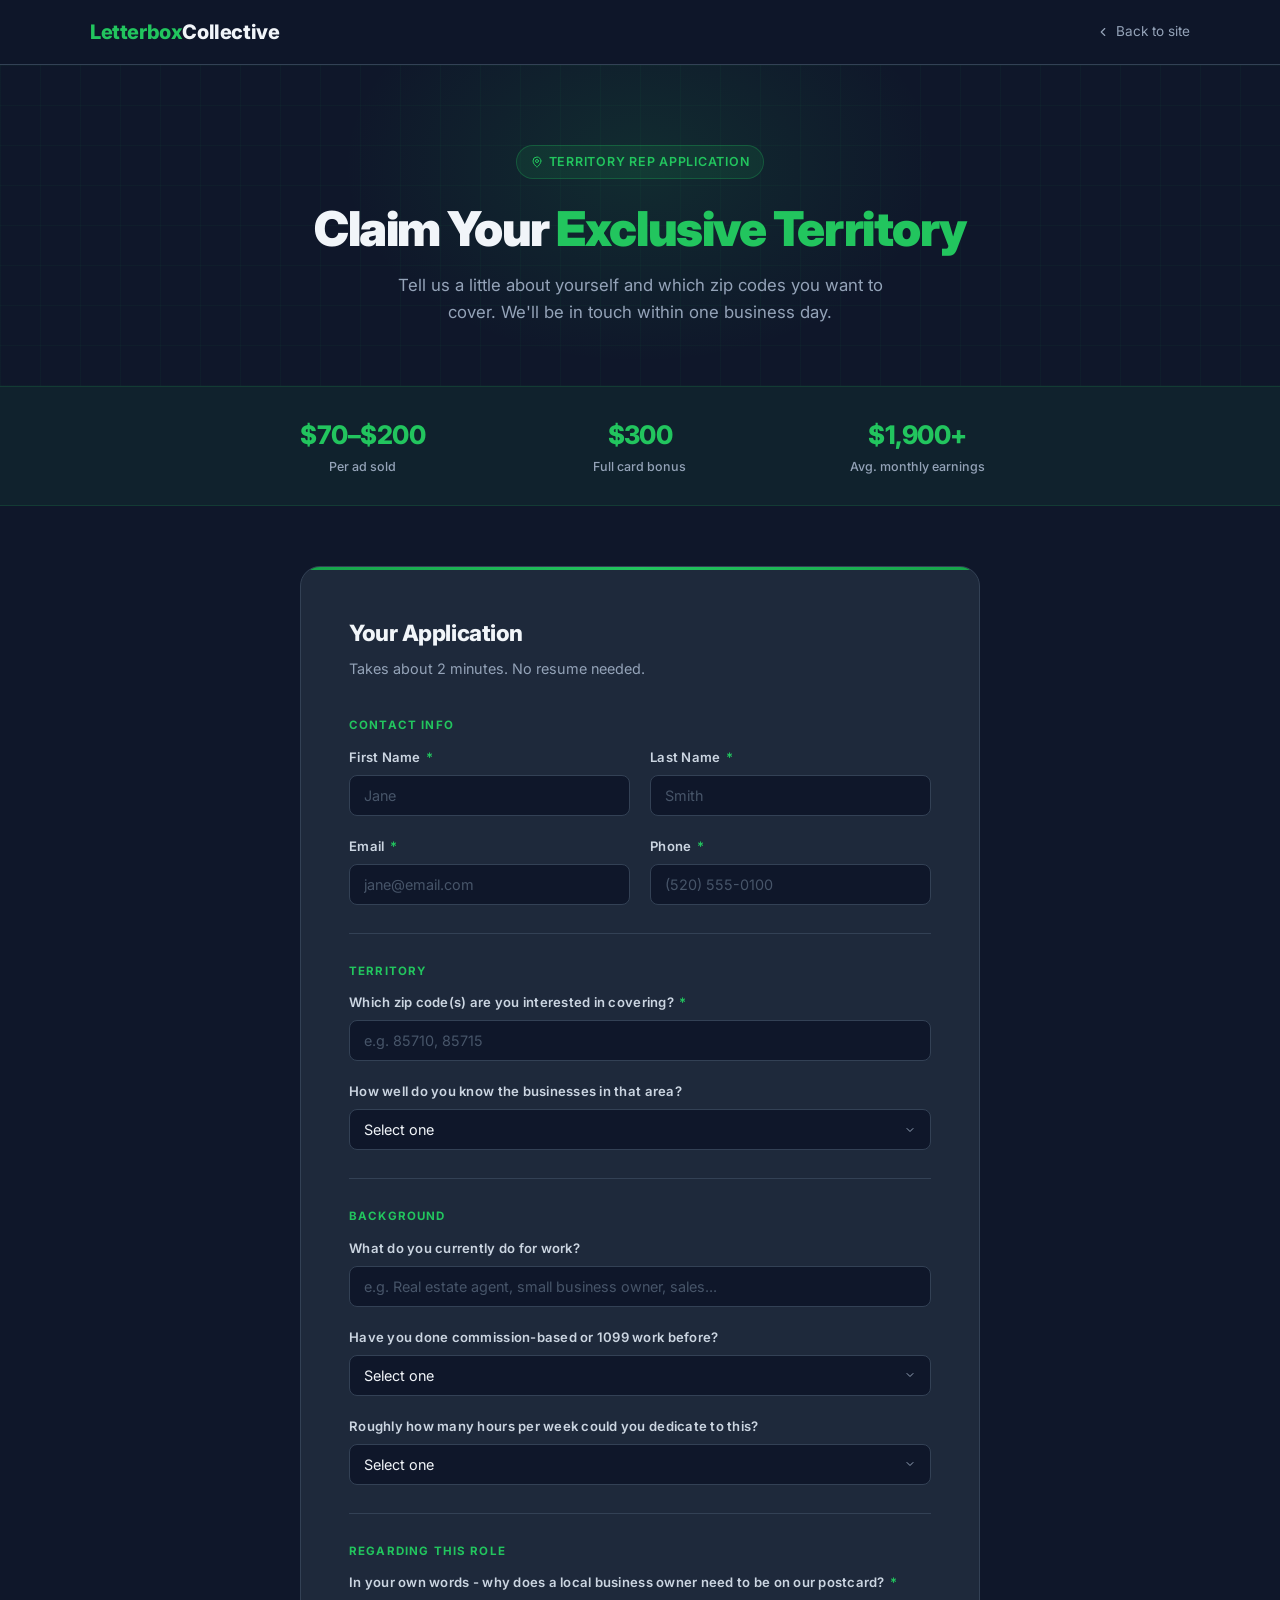
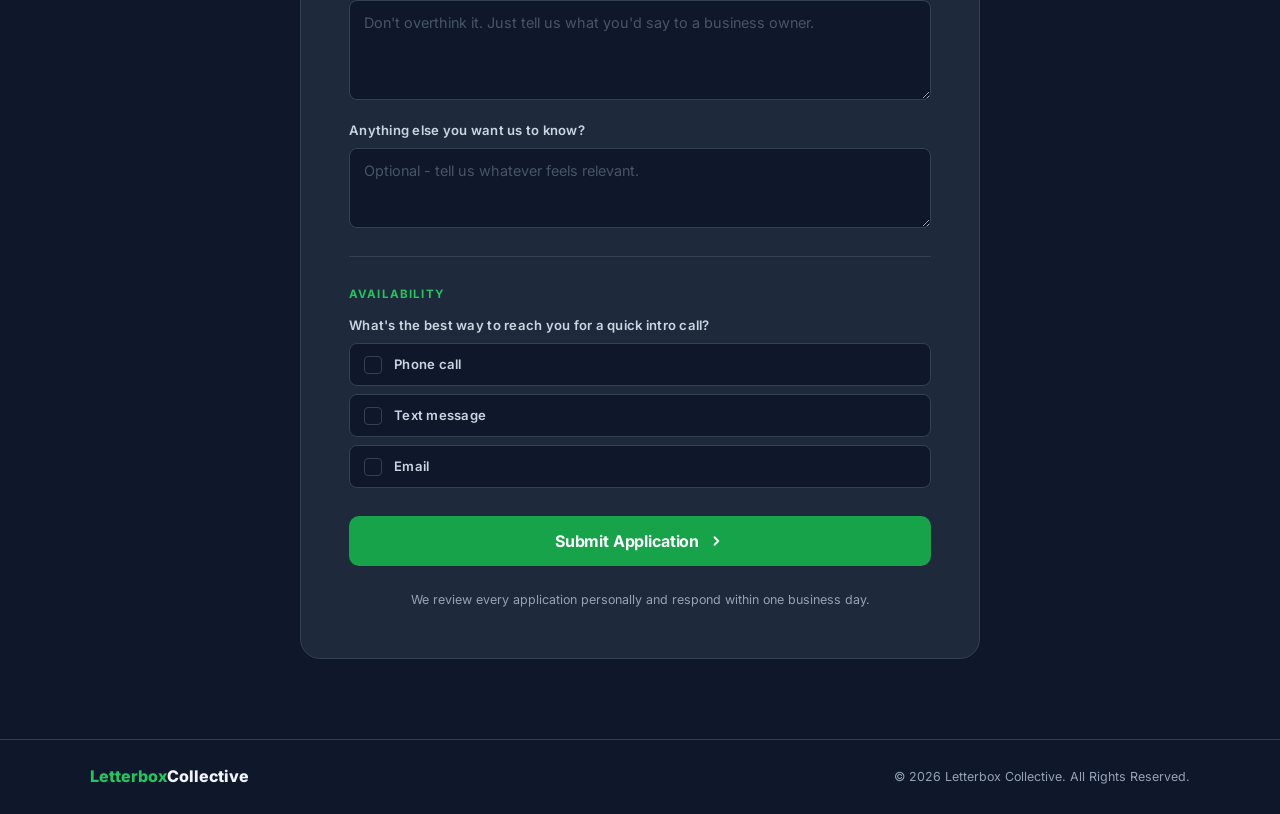
==== apply.html @ 87a95364 "add application page" ====
<!doctype html>
<html lang="en">
  <head>
    <meta charset="utf-8" />
    <meta name="viewport" content="width=device-width, initial-scale=1" />
    <meta name="robots" content="noindex, nofollow">
    <title>Territory Rep Application | Letterbox Collective</title>
    <link rel="preconnect" href="https://fonts.googleapis.com" />
    <link rel="preconnect" href="https://fonts.gstatic.com" crossorigin />
    <link
      href="https://fonts.googleapis.com/css2?family=Inter:wght@400;500;600;700;800;900&display=swap"
      rel="stylesheet"
    />
    <style>
      *,
      *::before,
      *::after {
        box-sizing: border-box;
        margin: 0;
        padding: 0;
      }
      :root {
        --green: #16a34a;
        --green-dark: #15803d;
        --green-light: #dcfce7;
        --green-mid: #22c55e;
        --bg: #0f172a;
        --bg-card: #1e293b;
        --bg-input: #0f172a;
        --border: #334155;
        --border-focus: #22c55e;
        --text: #f1f5f9;
        --text-muted: #94a3b8;
        --text-label: #cbd5e1;
        --accent: #22c55e;
      }
      html {
        scroll-behavior: smooth;
      }
      body {
        font-family: "Inter", sans-serif;
        background: var(--bg);
        color: var(--text);
        min-height: 100vh;
        line-height: 1.6;
      }

      header {
        position: sticky;
        top: 0;
        z-index: 100;
        background: rgba(15, 23, 42, 0.95);
        backdrop-filter: blur(12px);
        border-bottom: 1px solid var(--border);
        padding: 0 2rem;
      }
      .header-inner {
        max-width: 1100px;
        margin: 0 auto;
        height: 64px;
        display: flex;
        align-items: center;
        justify-content: space-between;
      }
      .logo {
        font-size: 1.25rem;
        font-weight: 800;
        color: var(--text);
        text-decoration: none;
        letter-spacing: -0.02em;
      }
      .logo span {
        color: var(--accent);
      }
      .header-back {
        font-size: 0.85rem;
        color: var(--text-muted);
        text-decoration: none;
        display: flex;
        align-items: center;
        gap: 6px;
        transition: color 0.2s;
      }
      .header-back:hover {
        color: var(--text);
      }

      .hero {
        position: relative;
        overflow: hidden;
        padding: 80px 2rem 60px;
        text-align: center;
      }
      .hero-grid-bg {
        position: absolute;
        inset: 0;
        background-image:
          linear-gradient(rgba(34, 197, 94, 0.04) 1px, transparent 1px),
          linear-gradient(90deg, rgba(34, 197, 94, 0.04) 1px, transparent 1px);
        background-size: 40px 40px;
        pointer-events: none;
      }
      .hero-glow {
        position: absolute;
        top: -100px;
        left: 50%;
        transform: translateX(-50%);
        width: 600px;
        height: 400px;
        background: radial-gradient(
          ellipse,
          rgba(34, 197, 94, 0.12) 0%,
          transparent 70%
        );
        pointer-events: none;
      }
      .hero-inner {
        position: relative;
        max-width: 680px;
        margin: 0 auto;
      }
      .hero-badge {
        display: inline-flex;
        align-items: center;
        gap: 6px;
        background: rgba(34, 197, 94, 0.1);
        border: 1px solid rgba(34, 197, 94, 0.25);
        color: var(--accent);
        font-size: 0.78rem;
        font-weight: 600;
        letter-spacing: 0.06em;
        text-transform: uppercase;
        padding: 6px 14px;
        border-radius: 999px;
        margin-bottom: 24px;
      }
      .hero-badge svg {
        width: 12px;
        height: 12px;
      }
      .hero h1 {
        font-size: clamp(2rem, 5vw, 3rem);
        font-weight: 900;
        line-height: 1.1;
        letter-spacing: -0.03em;
        margin-bottom: 16px;
      }
      .hero h1 .accent {
        color: var(--accent);
      }
      .hero p {
        font-size: 1.05rem;
        color: var(--text-muted);
        max-width: 520px;
        margin: 0 auto;
      }

      .earnings-strip {
        background: rgba(34, 197, 94, 0.06);
        border-top: 1px solid rgba(34, 197, 94, 0.15);
        border-bottom: 1px solid rgba(34, 197, 94, 0.15);
        padding: 28px 2rem;
      }
      .earnings-inner {
        max-width: 800px;
        margin: 0 auto;
        display: grid;
        grid-template-columns: repeat(3, 1fr);
        gap: 2rem;
        text-align: center;
      }
      .earn-value {
        font-size: 1.6rem;
        font-weight: 800;
        color: var(--accent);
        letter-spacing: -0.02em;
      }
      .earn-label {
        font-size: 0.78rem;
        color: var(--text-muted);
        margin-top: 2px;
        font-weight: 500;
      }

      .form-section {
        padding: 60px 2rem 80px;
      }
      .form-wrap {
        max-width: 680px;
        margin: 0 auto;
      }
      .form-card {
        background: var(--bg-card);
        border: 1px solid var(--border);
        border-radius: 20px;
        padding: 48px;
        position: relative;
        overflow: hidden;
      }
      .form-card::before {
        content: "";
        position: absolute;
        top: 0;
        left: 0;
        right: 0;
        height: 3px;
        background: linear-gradient(
          90deg,
          var(--green),
          var(--green-mid),
          var(--green)
        );
      }
      .form-title {
        font-size: 1.4rem;
        font-weight: 800;
        letter-spacing: -0.02em;
        margin-bottom: 6px;
      }
      .form-subtitle {
        font-size: 0.9rem;
        color: var(--text-muted);
        margin-bottom: 36px;
      }

      .form-grid {
        display: grid;
        grid-template-columns: 1fr 1fr;
        gap: 20px;
      }
      .form-group {
        display: flex;
        flex-direction: column;
        gap: 7px;
      }
      .form-group.full {
        grid-column: 1 / -1;
      }
      label {
        font-size: 0.82rem;
        font-weight: 600;
        color: var(--text-label);
        letter-spacing: 0.02em;
      }
      label .req {
        color: var(--accent);
        margin-left: 2px;
      }
      input,
      select,
      textarea {
        background: var(--bg-input);
        border: 1px solid var(--border);
        border-radius: 8px;
        color: var(--text);
        font-family: "Inter", sans-serif;
        font-size: 0.9rem;
        padding: 11px 14px;
        transition:
          border-color 0.2s,
          box-shadow 0.2s;
        outline: none;
        width: 100%;
        appearance: none;
      }
      input::placeholder,
      textarea::placeholder {
        color: #475569;
      }
      input:focus,
      select:focus,
      textarea:focus {
        border-color: var(--border-focus);
        box-shadow: 0 0 0 3px rgba(34, 197, 94, 0.12);
      }
      select {
        background-image: url("data:image/svg+xml,%3Csvg xmlns='http://www.w3.org/2000/svg' width='12' height='12' viewBox='0 0 24 24' fill='none' stroke='%2394a3b8' stroke-width='2' stroke-linecap='round' stroke-linejoin='round'%3E%3Cpath d='m6 9 6 6 6-6'/%3E%3C/svg%3E");
        background-repeat: no-repeat;
        background-position: right 14px center;
        padding-right: 40px;
        cursor: pointer;
      }
      select option {
        background: #1e293b;
      }
      textarea {
        resize: vertical;
        min-height: 100px;
        line-height: 1.5;
      }

      /* Honeypot - visually hidden from humans */
      .hp-field {
        position: absolute;
        left: -9999px;
        top: -9999px;
        opacity: 0;
        pointer-events: none;
        tabindex: -1;
      }

      .checkbox-group {
        display: flex;
        flex-direction: column;
        gap: 8px;
      }
      .checkbox-label {
        display: flex;
        align-items: center;
        gap: 12px;
        cursor: pointer;
        padding: 10px 14px;
        border-radius: 8px;
        border: 1px solid var(--border);
        background: var(--bg-input);
        transition:
          border-color 0.2s,
          background 0.2s;
      }
      .checkbox-label:hover {
        border-color: rgba(34, 197, 94, 0.4);
        background: rgba(34, 197, 94, 0.04);
      }
      .checkbox-label input[type="checkbox"],
      .checkbox-label input[type="radio"] {
        display: none;
      }
      .checkbox-label .cb-box {
        width: 18px;
        height: 18px;
        min-width: 18px;
        border-radius: 4px;
        border: 1.5px solid var(--border);
        background: var(--bg);
        display: flex;
        align-items: center;
        justify-content: center;
        transition:
          border-color 0.2s,
          background 0.2s;
      }
      .checkbox-label .cb-box svg {
        display: none;
        width: 11px;
        height: 11px;
      }
      .checkbox-label input[type="checkbox"]:checked ~ .cb-box,
      .checkbox-label input[type="radio"]:checked ~ .cb-box {
        background: var(--green);
        border-color: var(--green);
      }
      .checkbox-label input[type="checkbox"]:checked ~ .cb-box svg,
      .checkbox-label input[type="radio"]:checked ~ .cb-box svg {
        display: block;
      }
      .checkbox-label input[type="checkbox"]:checked ~ .cb-text,
      .checkbox-label input[type="radio"]:checked ~ .cb-text {
        color: var(--text);
        font-weight: 500;
      }
      .checkbox-label:has(input:checked) {
        border-color: rgba(34, 197, 94, 0.5);
        background: rgba(34, 197, 94, 0.06);
      }

      .form-divider {
        grid-column: 1 / -1;
        border: none;
        border-top: 1px solid var(--border);
        margin: 8px 0;
      }
      .form-section-label {
        grid-column: 1 / -1;
        font-size: 0.72rem;
        font-weight: 700;
        letter-spacing: 0.1em;
        text-transform: uppercase;
        color: var(--accent);
        margin-bottom: -8px;
      }

      .submit-wrap {
        grid-column: 1 / -1;
        margin-top: 8px;
      }
      .btn-submit {
        width: 100%;
        background: var(--green);
        color: #fff;
        border: none;
        border-radius: 10px;
        font-family: "Inter", sans-serif;
        font-size: 1rem;
        font-weight: 700;
        padding: 15px 24px;
        cursor: pointer;
        transition:
          background 0.2s,
          transform 0.15s,
          box-shadow 0.2s;
        display: flex;
        align-items: center;
        justify-content: center;
        gap: 8px;
        letter-spacing: -0.01em;
      }
      .btn-submit:hover:not(:disabled) {
        background: var(--green-dark);
        box-shadow: 0 8px 24px rgba(22, 163, 74, 0.3);
        transform: translateY(-1px);
      }
      .btn-submit:active {
        transform: translateY(0);
      }
      .btn-submit:disabled {
        opacity: 0.6;
        cursor: not-allowed;
      }
      .btn-submit svg {
        width: 18px;
        height: 18px;
      }

      .form-note {
        grid-column: 1 / -1;
        font-size: 0.78rem;
        color: var(--text-muted);
        text-align: center;
        margin-top: 4px;
      }
      .error-msg {
        grid-column: 1 / -1;
        background: rgba(239, 68, 68, 0.1);
        border: 1px solid rgba(239, 68, 68, 0.3);
        color: #fca5a5;
        border-radius: 8px;
        padding: 10px 14px;
        font-size: 0.85rem;
        display: none;
      }

      .success-state {
        display: none;
        text-align: center;
        padding: 40px 20px;
      }
      .success-icon {
        width: 64px;
        height: 64px;
        background: rgba(34, 197, 94, 0.15);
        border-radius: 50%;
        display: flex;
        align-items: center;
        justify-content: center;
        margin: 0 auto 20px;
        color: var(--accent);
      }
      .success-state h3 {
        font-size: 1.4rem;
        font-weight: 800;
        margin-bottom: 8px;
      }
      .success-state p {
        color: var(--text-muted);
        font-size: 0.95rem;
      }

      footer {
        border-top: 1px solid var(--border);
        padding: 24px 2rem;
      }
      .footer-inner {
        max-width: 1100px;
        margin: 0 auto;
        display: flex;
        align-items: center;
        justify-content: space-between;
      }
      .footer-logo {
        font-size: 1rem;
        font-weight: 800;
      }
      .footer-logo span {
        color: var(--accent);
      }
      .footer-copy {
        font-size: 0.78rem;
        color: var(--text-muted);
      }

      @media (max-width: 600px) {
        .form-card {
          padding: 28px 20px;
        }
        .form-grid {
          grid-template-columns: 1fr;
        }
        .form-group.full,
        .form-divider,
        .form-section-label,
        .submit-wrap,
        .form-note,
        .error-msg {
          grid-column: 1;
        }
        .earnings-inner {
          grid-template-columns: 1fr;
          gap: 1.2rem;
        }
        .footer-inner {
          flex-direction: column;
          gap: 8px;
          text-align: center;
        }
      }
    </style>
  </head>
  <body>
    <header>
      <div class="header-inner">
        <a href="https://letterboxcollective.com" class="logo"
          ><span>Letterbox</span>Collective</a
        >
        <a href="https://letterboxcollective.com" class="header-back">
          <svg
            width="14"
            height="14"
            viewBox="0 0 24 24"
            fill="none"
            stroke="currentColor"
            stroke-width="2"
            stroke-linecap="round"
            stroke-linejoin="round"
          >
            <path d="m15 18-6-6 6-6" />
          </svg>
          Back to site
        </a>
      </div>
    </header>

    <section class="hero">
      <div class="hero-grid-bg" aria-hidden="true"></div>
      <div class="hero-glow" aria-hidden="true"></div>
      <div class="hero-inner">
        <div class="hero-badge">
          <svg
            viewBox="0 0 24 24"
            fill="none"
            stroke="currentColor"
            stroke-width="2"
            stroke-linecap="round"
            stroke-linejoin="round"
          >
            <path
              d="M20 10c0 4.993-5.539 10.193-7.399 11.799a1 1 0 0 1-1.202 0C9.539 20.193 4 14.993 4 10a8 8 0 0 1 16 0"
            />
            <circle cx="12" cy="10" r="3" />
          </svg>
          Territory Rep Application
        </div>
        <h1>Claim Your <span class="accent">Exclusive Territory</span></h1>
        <p>
          Tell us a little about yourself and which zip codes you want to cover.
          We'll be in touch within one business day.
        </p>
      </div>
    </section>

    <div class="earnings-strip">
      <div class="earnings-inner">
        <div class="earn-item">
          <div class="earn-value">$70&ndash;$200</div>
          <div class="earn-label">Per ad sold</div>
        </div>
        <div class="earn-item">
          <div class="earn-value">$300</div>
          <div class="earn-label">Full card bonus</div>
        </div>
        <div class="earn-item">
          <div class="earn-value">$1,900+</div>
          <div class="earn-label">Avg. monthly earnings</div>
        </div>
      </div>
    </div>

    <section class="form-section">
      <div class="form-wrap">
        <div class="form-card">
          <div id="form-content">
            <div class="form-title">Your Application</div>
            <div class="form-subtitle">
              Takes about 2 minutes. No resume needed.
            </div>

            <form id="app-form" novalidate>
              <div class="form-grid">
                <!-- HONEYPOT: real users never see or fill this -->
                <div class="hp-field" aria-hidden="true">
                  <label for="website_url">Leave this blank</label>
                  <input
                    type="text"
                    id="website_url"
                    name="website_url"
                    tabindex="-1"
                    autocomplete="off"
                  />
                </div>

                <div class="form-section-label">Contact Info</div>

                <div class="form-group">
                  <label>First Name <span class="req">*</span></label>
                  <input
                    type="text"
                    name="first_name"
                    placeholder="Jane"
                    required
                  />
                </div>

                <div class="form-group">
                  <label>Last Name <span class="req">*</span></label>
                  <input
                    type="text"
                    name="last_name"
                    placeholder="Smith"
                    required
                  />
                </div>

                <div class="form-group">
                  <label>Email <span class="req">*</span></label>
                  <input
                    type="email"
                    name="email"
                    placeholder="jane@email.com"
                    required
                  />
                </div>

                <div class="form-group">
                  <label>Phone <span class="req">*</span></label>
                  <input
                    type="tel"
                    name="phone"
                    id="phone"
                    placeholder="(520) 555-0100"
                    required
                  />
                </div>

                <hr class="form-divider" />
                <div class="form-section-label">Territory</div>

                <div class="form-group full">
                  <label
                    >Which zip code(s) are you interested in covering?
                    <span class="req">*</span></label
                  >
                  <input
                    type="text"
                    name="zip_codes"
                    placeholder="e.g. 85710, 85715"
                    required
                  />
                </div>

                <div class="form-group full">
                  <label
                    >How well do you know the businesses in that area?</label
                  >
                  <select name="local_knowledge">
                    <option value="" disabled selected>Select one</option>
                    <option value="very_well">
                      Very well - I know many business owners personally
                    </option>
                    <option value="somewhat">
                      Somewhat - I'm familiar with the area
                    </option>
                    <option value="not_much">
                      Not much yet, but I'm ready to learn it
                    </option>
                  </select>
                </div>

                <hr class="form-divider" />
                <div class="form-section-label">Background</div>

                <div class="form-group full">
                  <label>What do you currently do for work?</label>
                  <input
                    type="text"
                    name="current_work"
                    placeholder="e.g. Real estate agent, small business owner, sales..."
                  />
                </div>

                <div class="form-group full">
                  <label
                    >Have you done commission-based or 1099 work before?</label
                  >
                  <select name="commission_experience">
                    <option value="" disabled selected>Select one</option>
                    <option value="yes_lots">Yes, extensively</option>
                    <option value="yes_some">Yes, a little</option>
                    <option value="no">No, but I'm comfortable with it</option>
                  </select>
                </div>

                <div class="form-group full">
                  <label
                    >Roughly how many hours per week could you dedicate to
                    this?</label
                  >
                  <select name="hours_per_week">
                    <option value="" disabled selected>Select one</option>
                    <option value="1_5">1-5 hours</option>
                    <option value="5_10">5-10 hours</option>
                    <option value="10_20">10-20 hours</option>
                    <option value="20_plus">20+ hours</option>
                  </select>
                </div>

                <hr class="form-divider" />
                <div class="form-section-label">Regarding This Role</div>

                <div class="form-group full">
                  <label
                    >In your own words - why does a local business owner need to
                    be on our postcard? <span class="req">*</span></label
                  >
                  <textarea
                    name="pitch_answer"
                    placeholder="Don't overthink it. Just tell us what you'd say to a business owner."
                    required
                  ></textarea>
                </div>

                <div class="form-group full">
                  <label>Anything else you want us to know?</label>
                  <textarea
                    name="additional_info"
                    placeholder="Optional - tell us whatever feels relevant."
                    style="min-height: 80px"
                  ></textarea>
                </div>

                <hr class="form-divider" />
                <div class="form-section-label">Availability</div>

                <div class="form-group full">
                  <label
                    >What's the best way to reach you for a quick intro
                    call?</label
                  >
                  <div class="checkbox-group">
                    <label class="checkbox-label"
                      ><input
                        type="radio"
                        name="preferred_contact"
                        value="phone"
                      /><span class="cb-box"
                        ><svg
                          viewBox="0 0 12 12"
                          fill="none"
                          stroke="white"
                          stroke-width="2.5"
                          stroke-linecap="round"
                          stroke-linejoin="round"
                        >
                          <path d="M1.5 6l3 3 5.5-5.5" /></svg></span
                      ><span class="cb-text">Phone call</span></label
                    >
                    <label class="checkbox-label"
                      ><input
                        type="radio"
                        name="preferred_contact"
                        value="text"
                      /><span class="cb-box"
                        ><svg
                          viewBox="0 0 12 12"
                          fill="none"
                          stroke="white"
                          stroke-width="2.5"
                          stroke-linecap="round"
                          stroke-linejoin="round"
                        >
                          <path d="M1.5 6l3 3 5.5-5.5" /></svg></span
                      ><span class="cb-text">Text message</span></label
                    >
                    <label class="checkbox-label"
                      ><input
                        type="radio"
                        name="preferred_contact"
                        value="email"
                      /><span class="cb-box"
                        ><svg
                          viewBox="0 0 12 12"
                          fill="none"
                          stroke="white"
                          stroke-width="2.5"
                          stroke-linecap="round"
                          stroke-linejoin="round"
                        >
                          <path d="M1.5 6l3 3 5.5-5.5" /></svg></span
                      ><span class="cb-text">Email</span></label
                    >
                  </div>
                </div>

                <div class="error-msg" id="error-msg">
                  Please fill in all required fields before submitting.
                </div>

                <div class="submit-wrap">
                  <button type="submit" class="btn-submit" id="submit-btn">
                    Submit Application
                    <svg
                      viewBox="0 0 24 24"
                      fill="none"
                      stroke="currentColor"
                      stroke-width="2.5"
                      stroke-linecap="round"
                      stroke-linejoin="round"
                    >
                      <path d="m10 17 5-5-5-5" />
                    </svg>
                  </button>
                </div>

                <div class="form-note">
                  We review every application personally and respond within one
                  business day.
                </div>
              </div>
            </form>
          </div>

          <div class="success-state" id="success-state">
            <div class="success-icon">
              <svg
                width="32"
                height="32"
                viewBox="0 0 24 24"
                fill="none"
                stroke="currentColor"
                stroke-width="2.5"
                stroke-linecap="round"
                stroke-linejoin="round"
              >
                <path d="M20 6 9 17l-5-5" />
              </svg>
            </div>
            <h3>Application Received!</h3>
            <p>
              Thanks for applying. We'll review your submission and reach out
              within one business day to chat about next steps.
            </p>
          </div>
        </div>
      </div>
    </section>

    <footer>
      <div class="footer-inner">
        <div class="footer-logo"><span>Letterbox</span>Collective</div>
        <div class="footer-copy">
          © 2026 Letterbox Collective. All Rights Reserved.
        </div>
      </div>
    </footer>
    <script src="scripts/application.js"></script>
  </body>
</html>
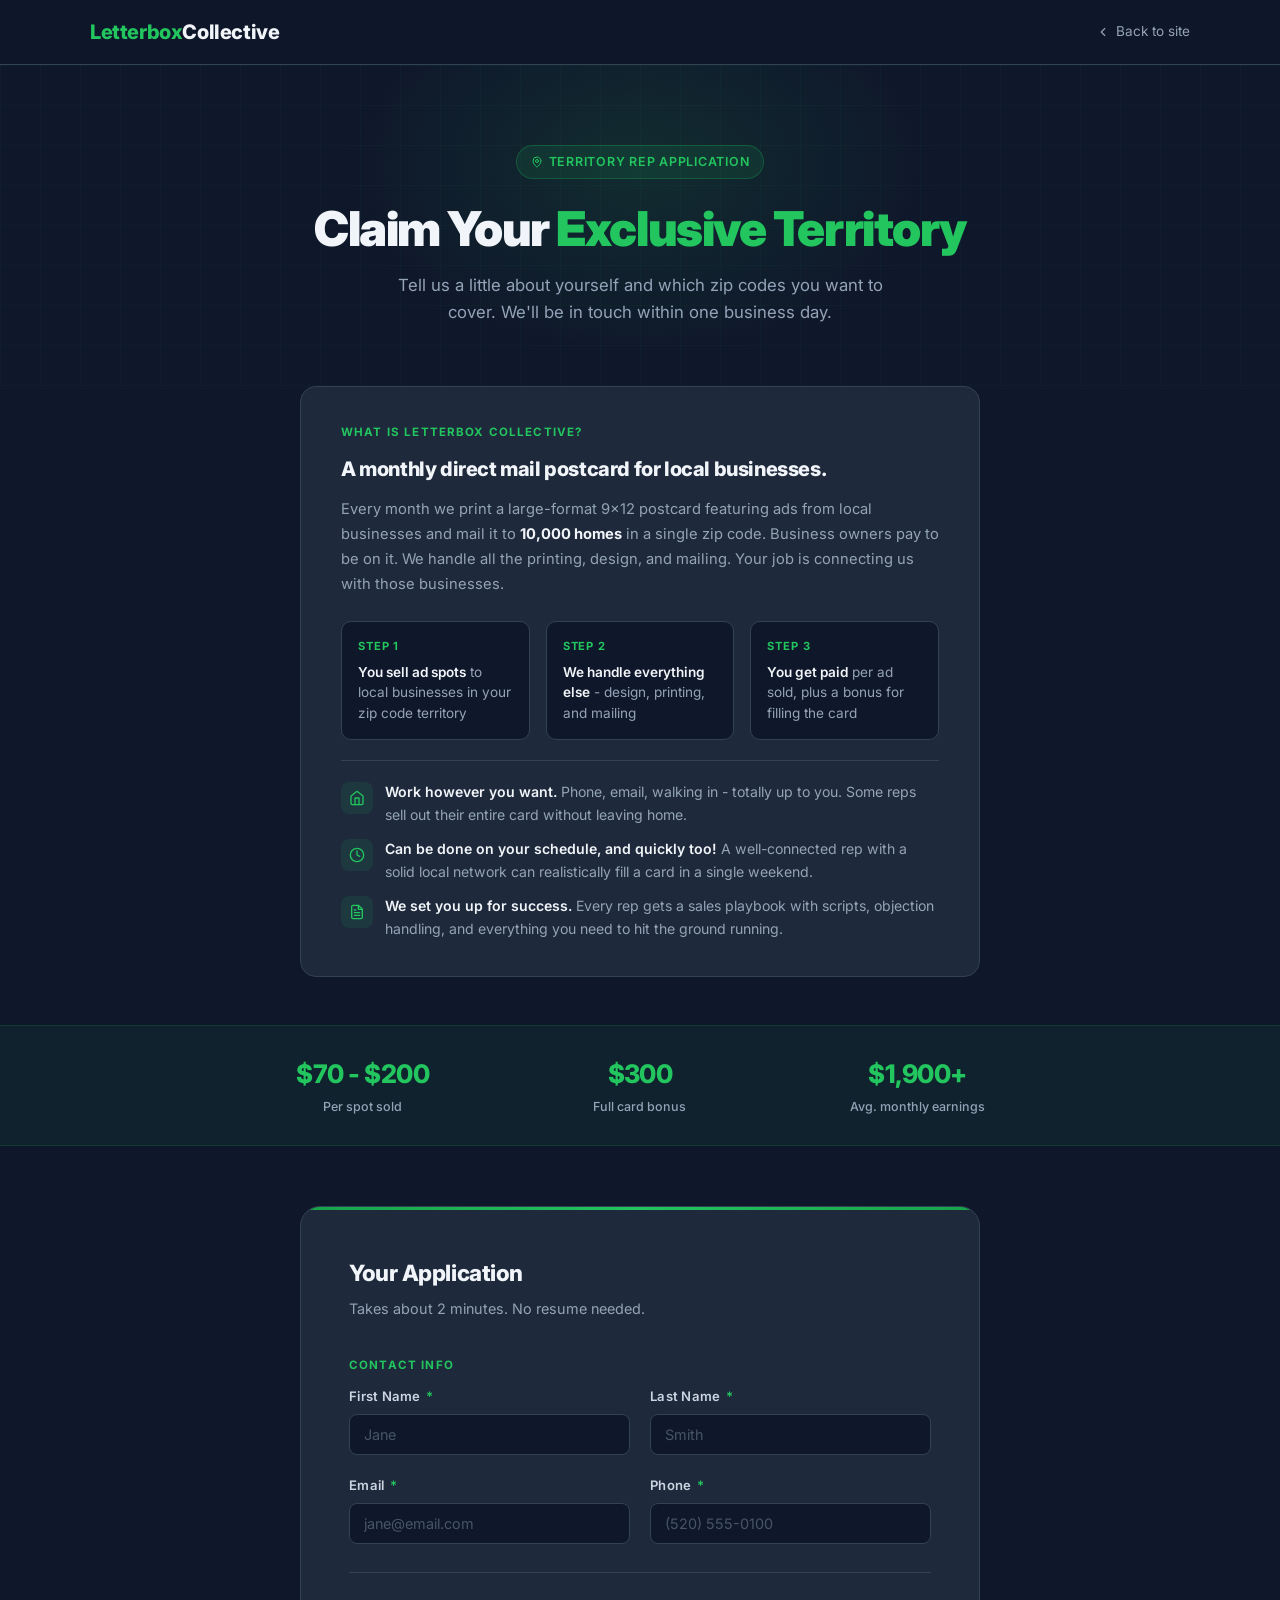
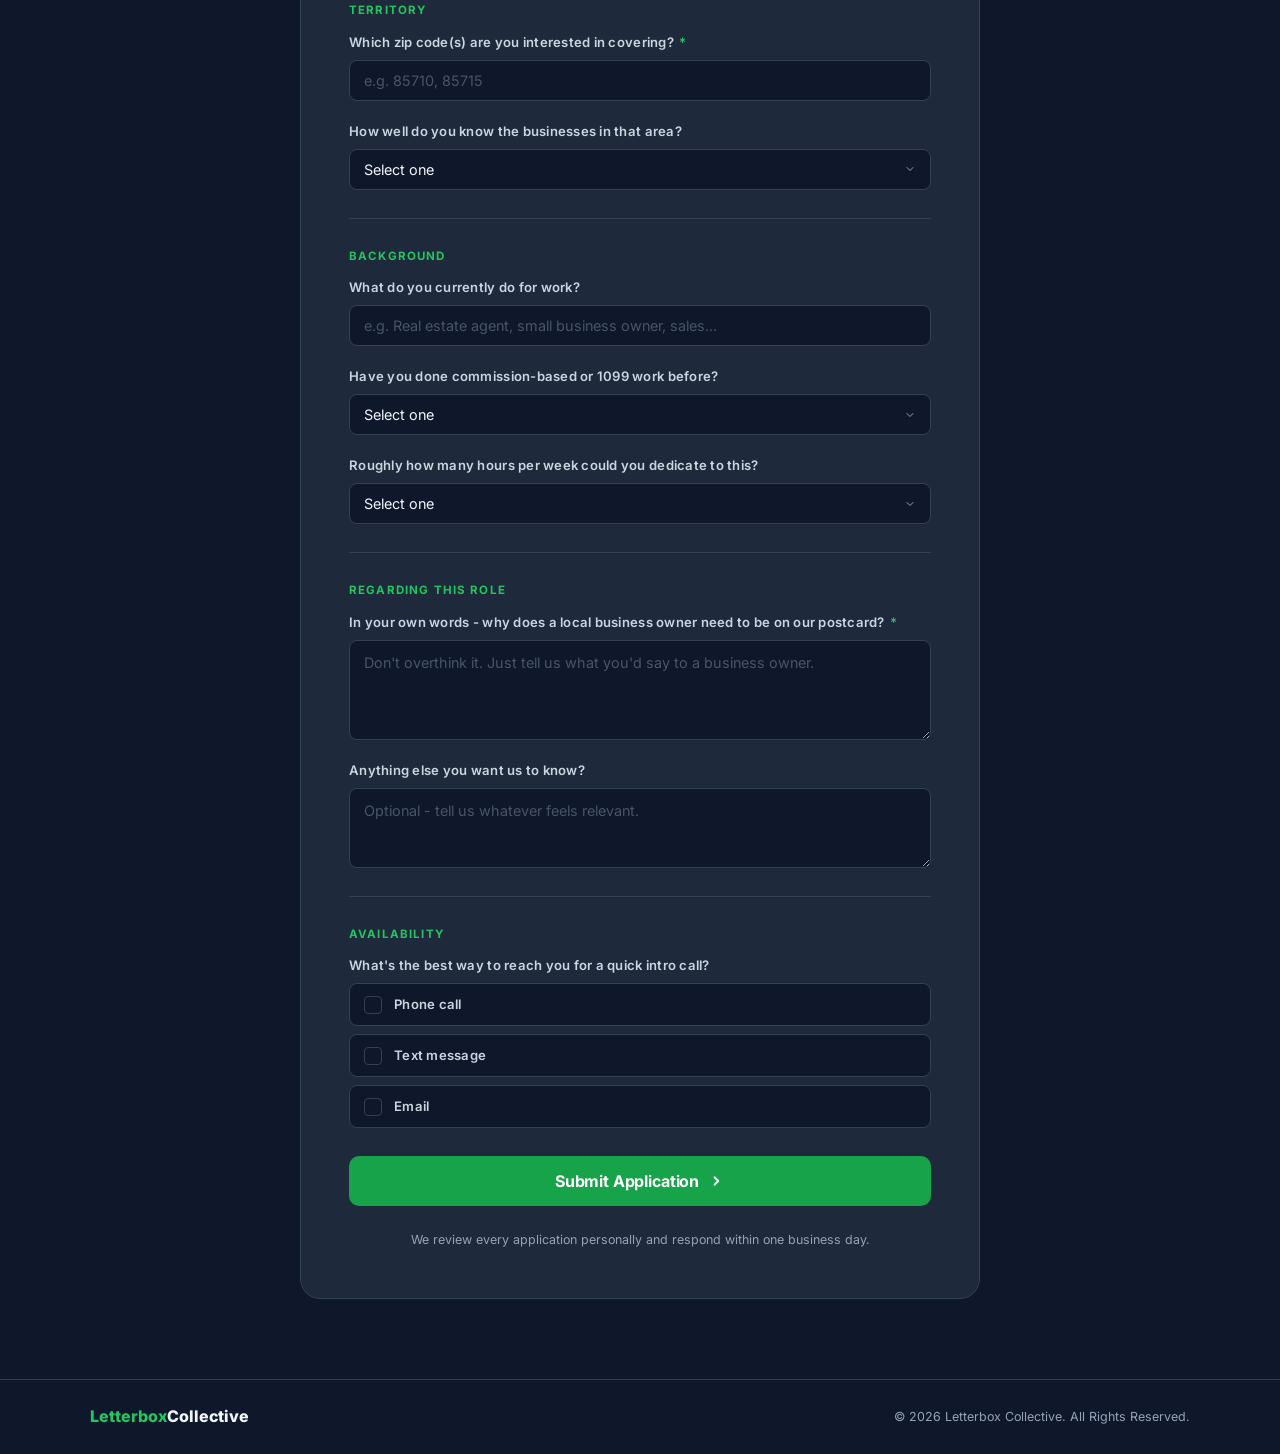
==== commit ed17601b: "updates" ====
--- a/apply.html
+++ b/apply.html
@@ -3,7 +3,7 @@
   <head>
     <meta charset="utf-8" />
     <meta name="viewport" content="width=device-width, initial-scale=1" />
-    <meta name="robots" content="noindex, nofollow">
+    <meta name="robots" content="noindex, nofollow" />
     <title>Territory Rep Application | Letterbox Collective</title>
     <link rel="preconnect" href="https://fonts.googleapis.com" />
     <link rel="preconnect" href="https://fonts.gstatic.com" crossorigin />
@@ -486,6 +486,143 @@
       .footer-copy {
         font-size: 0.78rem;
         color: var(--text-muted);
+      }
+
+      /* EXPLAINER */
+      .explainer {
+        padding: 0 2rem 48px;
+      }
+      .explainer-inner {
+        max-width: 680px;
+        margin: 0 auto;
+        background: var(--bg-card);
+        border: 1px solid var(--border);
+        border-radius: 16px;
+        padding: 36px 40px;
+      }
+      .explainer-heading {
+        font-size: 0.72rem;
+        font-weight: 700;
+        letter-spacing: 0.1em;
+        text-transform: uppercase;
+        color: var(--accent);
+        margin-bottom: 12px;
+      }
+      .explainer-title {
+        font-size: 1.25rem;
+        font-weight: 800;
+        letter-spacing: -0.02em;
+        margin-bottom: 12px;
+      }
+      .explainer-body {
+        font-size: 0.92rem;
+        color: var(--text-muted);
+        line-height: 1.7;
+        margin-bottom: 24px;
+      }
+      .explainer-steps {
+        display: grid;
+        grid-template-columns: repeat(3, 1fr);
+        gap: 16px;
+      }
+      .explainer-step {
+        background: var(--bg);
+        border: 1px solid var(--border);
+        border-radius: 10px;
+        padding: 16px;
+      }
+      .explainer-step-num {
+        font-size: 0.7rem;
+        font-weight: 700;
+        letter-spacing: 0.08em;
+        text-transform: uppercase;
+        color: var(--accent);
+        margin-bottom: 6px;
+      }
+      .explainer-step-text {
+        font-size: 0.85rem;
+        color: var(--text-muted);
+        line-height: 1.5;
+      }
+      .explainer-step-text strong {
+        color: var(--text);
+        font-weight: 600;
+      }
+      .explainer-perks {
+        display: flex;
+        flex-direction: column;
+        gap: 12px;
+        margin-top: 20px;
+        padding-top: 20px;
+        border-top: 1px solid var(--border);
+      }
+      .explainer-perk {
+        display: flex;
+        align-items: flex-start;
+        gap: 12px;
+      }
+      .explainer-perk-icon {
+        min-width: 32px;
+        height: 32px;
+        background: rgba(34, 197, 94, 0.1);
+        border-radius: 8px;
+        display: flex;
+        align-items: center;
+        justify-content: center;
+        color: var(--accent);
+        margin-top: 1px;
+      }
+      .explainer-perk-text {
+        font-size: 0.88rem;
+        color: var(--text-muted);
+        line-height: 1.6;
+      }
+      .explainer-perk-text strong {
+        color: var(--text);
+        font-weight: 600;
+      }
+
+      @media (max-width: 600px) {
+        .explainer-inner {
+          padding: 24px 20px;
+        }
+        .explainer-steps {
+          grid-template-columns: 1fr;
+        }
+      }
+
+      .explainer-perks {
+        display: flex;
+        flex-direction: column;
+        gap: 12px;
+        margin-top: 20px;
+        padding-top: 20px;
+        border-top: 1px solid var(--border);
+      }
+      .explainer-perk {
+        display: flex;
+        align-items: flex-start;
+        gap: 12px;
+      }
+      .explainer-perk-icon {
+        min-width: 32px;
+        height: 32px;
+        background: rgba(34, 197, 94, 0.1);
+        border-radius: 8px;
+        display: flex;
+        align-items: center;
+        justify-content: center;
+        color: var(--accent);
+        margin-top: 1px;
+      }
+      .explainer-perk-text {
+        font-size: 0.88rem;
+        color: var(--text-muted);
+        line-height: 1.6;
+      }
+      .explainer-perk-text strong {
+        color: var(--text);
+        font-weight: 600;
       }
 
       @media (max-width: 600px) {
@@ -561,17 +698,117 @@
         </div>
         <h1>Claim Your <span class="accent">Exclusive Territory</span></h1>
         <p>
-          Tell us a little about yourself and which zip codes you want to cover.
-          We'll be in touch within one business day.
+          Tell us a little about yourself and which zip codes you want to cover. We'll be in touch within one business day.
         </p>
       </div>
     </section>
 
+    <section class="explainer">
+      <div class="explainer-inner">
+        <div class="explainer-heading">What is Letterbox Collective?</div>
+        <div class="explainer-title">
+          A monthly direct mail postcard for local businesses.
+        </div>
+        <div class="explainer-body">
+          Every month we print a large-format 9&times;12 postcard featuring ads from local businesses and mail it to <strong style="color: var(--text)">10,000 homes</strong> in a single zip code. Business owners pay to be on it. We handle all the printing, design, and mailing. Your job is connecting us with those businesses.
+        </div>
+        <div class="explainer-steps">
+          <div class="explainer-step">
+            <div class="explainer-step-num">Step 1</div>
+            <div class="explainer-step-text">
+              <strong>You sell ad spots</strong> to local businesses in your zip code territory
+            </div>
+          </div>
+          <div class="explainer-step">
+            <div class="explainer-step-num">Step 2</div>
+            <div class="explainer-step-text">
+              <strong>We handle everything else</strong> - design, printing, and mailing
+            </div>
+          </div>
+          <div class="explainer-step">
+            <div class="explainer-step-num">Step 3</div>
+            <div class="explainer-step-text">
+              <strong>You get paid</strong> per ad sold, plus a bonus for filling the card
+            </div>
+          </div>
+        </div>
+        <div class="explainer-perks">
+          <div class="explainer-perk">
+            <div class="explainer-perk-icon">
+              <svg
+                width="16"
+                height="16"
+                viewBox="0 0 24 24"
+                fill="none"
+                stroke="currentColor"
+                stroke-width="2"
+                stroke-linecap="round"
+                stroke-linejoin="round"
+              >
+                <path d="m3 9 9-7 9 7v11a2 2 0 0 1-2 2H5a2 2 0 0 1-2-2z" />
+                <polyline points="9 22 9 12 15 12 15 22" />
+              </svg>
+            </div>
+            <div class="explainer-perk-text">
+              <strong>Work however you want.</strong> Phone, email, walking in - totally up to you. Some reps sell out their entire card without leaving home.
+            </div>
+          </div>
+          <div class="explainer-perk">
+            <div class="explainer-perk-icon">
+              <svg
+                width="16"
+                height="16"
+                viewBox="0 0 24 24"
+                fill="none"
+                stroke="currentColor"
+                stroke-width="2"
+                stroke-linecap="round"
+                stroke-linejoin="round"
+              >
+                <circle cx="12" cy="12" r="10" />
+                <polyline points="12 6 12 12 16 14" />
+              </svg>
+            </div>
+            <div class="explainer-perk-text">
+              <strong>Can be done on your schedule, and quickly too!</strong> A well-connected rep with a solid local network can realistically fill a card in a single weekend.
+            </div>
+          </div>
+          <div class="explainer-perk">
+            <div class="explainer-perk-icon">
+              <svg
+                width="16"
+                height="16"
+                viewBox="0 0 24 24"
+                fill="none"
+                stroke="currentColor"
+                stroke-width="2"
+                stroke-linecap="round"
+                stroke-linejoin="round"
+              >
+                <path
+                  d="M14 2H6a2 2 0 0 0-2 2v16a2 2 0 0 0 2 2h12a2 2 0 0 0 2-2V8z"
+                />
+                <polyline points="14 2 14 8 20 8" />
+                <line x1="16" y1="13" x2="8" y2="13" />
+                <line x1="16" y1="17" x2="8" y2="17" />
+                <polyline points="10 9 9 9 8 9" />
+              </svg>
+            </div>
+            <div class="explainer-perk-text">
+              <strong>We set you up for success.</strong> Every rep gets a sales
+              playbook with scripts, objection handling, and everything you need
+              to hit the ground running.
+            </div>
+          </div>
+        </div>
+      </div>
+    </section>
+
     <div class="earnings-strip">
       <div class="earnings-inner">
         <div class="earn-item">
-          <div class="earn-value">$70&ndash;$200</div>
-          <div class="earn-label">Per ad sold</div>
+          <div class="earn-value">$70 - $200</div>
+          <div class="earn-label">Per spot sold</div>
         </div>
         <div class="earn-item">
           <div class="earn-value">$300</div>
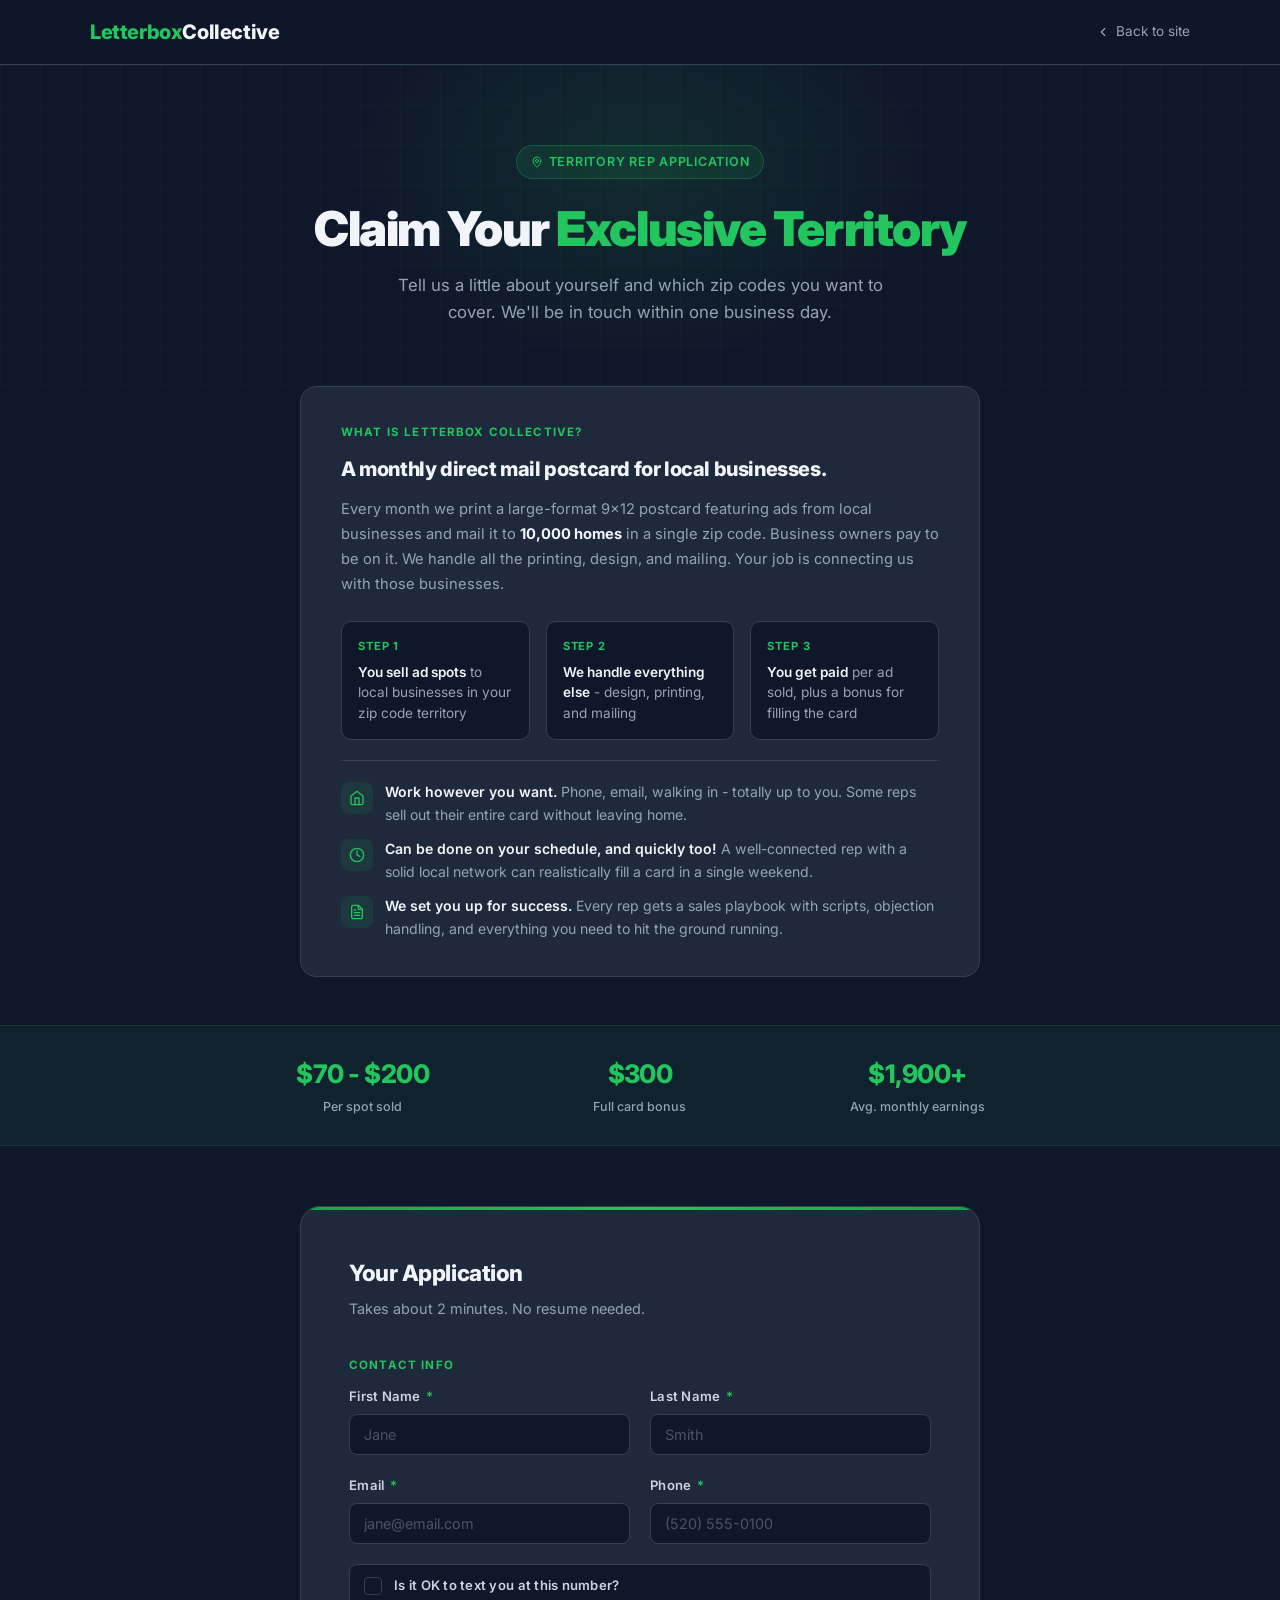
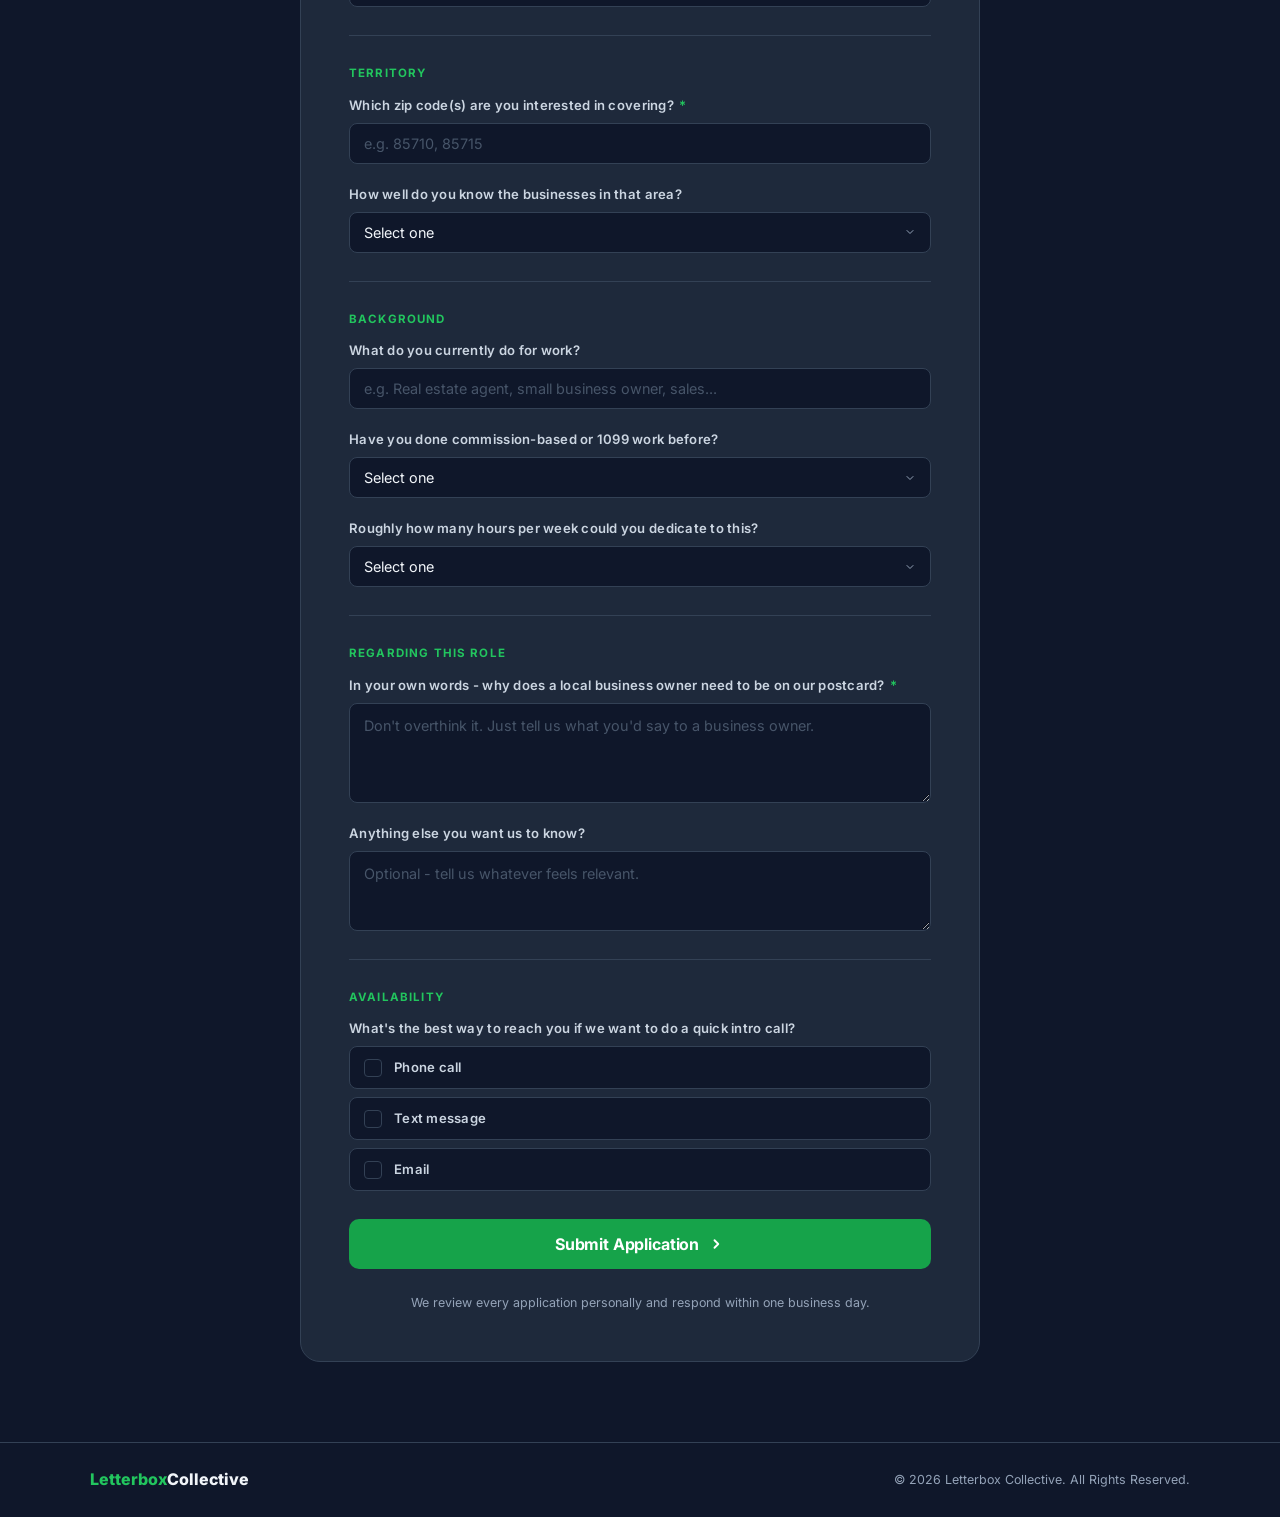
==== commit 076eec19: "update form" ====
--- a/apply.html
+++ b/apply.html
@@ -886,6 +886,17 @@
                     required
                   />
                 </div>
+                <div class="form-group full">
+                  <label class="checkbox-label" style="font-size: 0.82rem; font-weight: 600; letter-spacing: 0.02em;">
+                    <input type="checkbox" name="sms_consent" value="yes" />
+                    <span class="cb-box">
+                      <svg viewBox="0 0 12 12" fill="none" stroke="white" stroke-width="2.5" stroke-linecap="round" stroke-linejoin="round">
+                        <path d="M1.5 6l3 3 5.5-5.5" />
+                      </svg>
+                    </span>
+                    <span class="cb-text">Is it OK to text you at this number?</span>
+                  </label>
+                </div>
 
                 <hr class="form-divider" />
                 <div class="form-section-label">Territory</div>
@@ -988,8 +999,7 @@
 
                 <div class="form-group full">
                   <label
-                    >What's the best way to reach you for a quick intro
-                    call?</label
+                    >What's the best way to reach you if we want to do a quick intro call?</label
                   >
                   <div class="checkbox-group">
                     <label class="checkbox-label"
